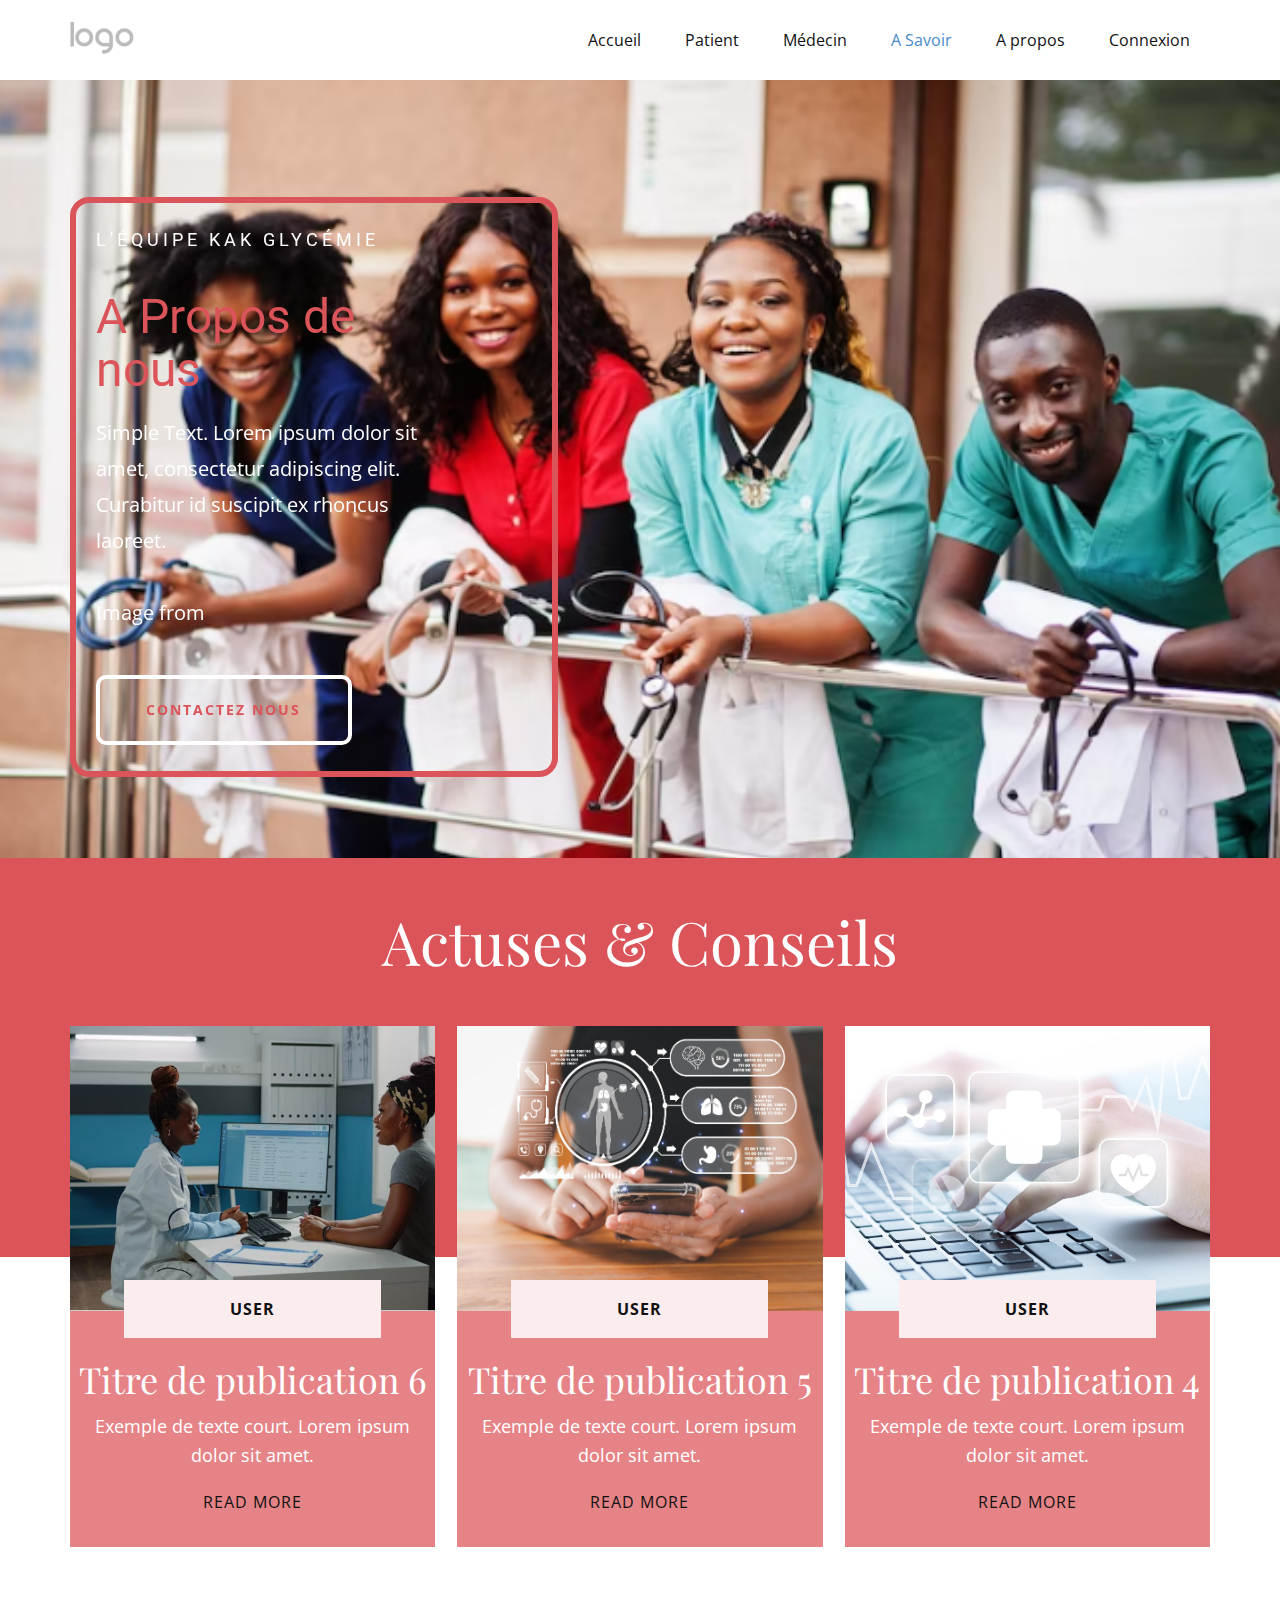
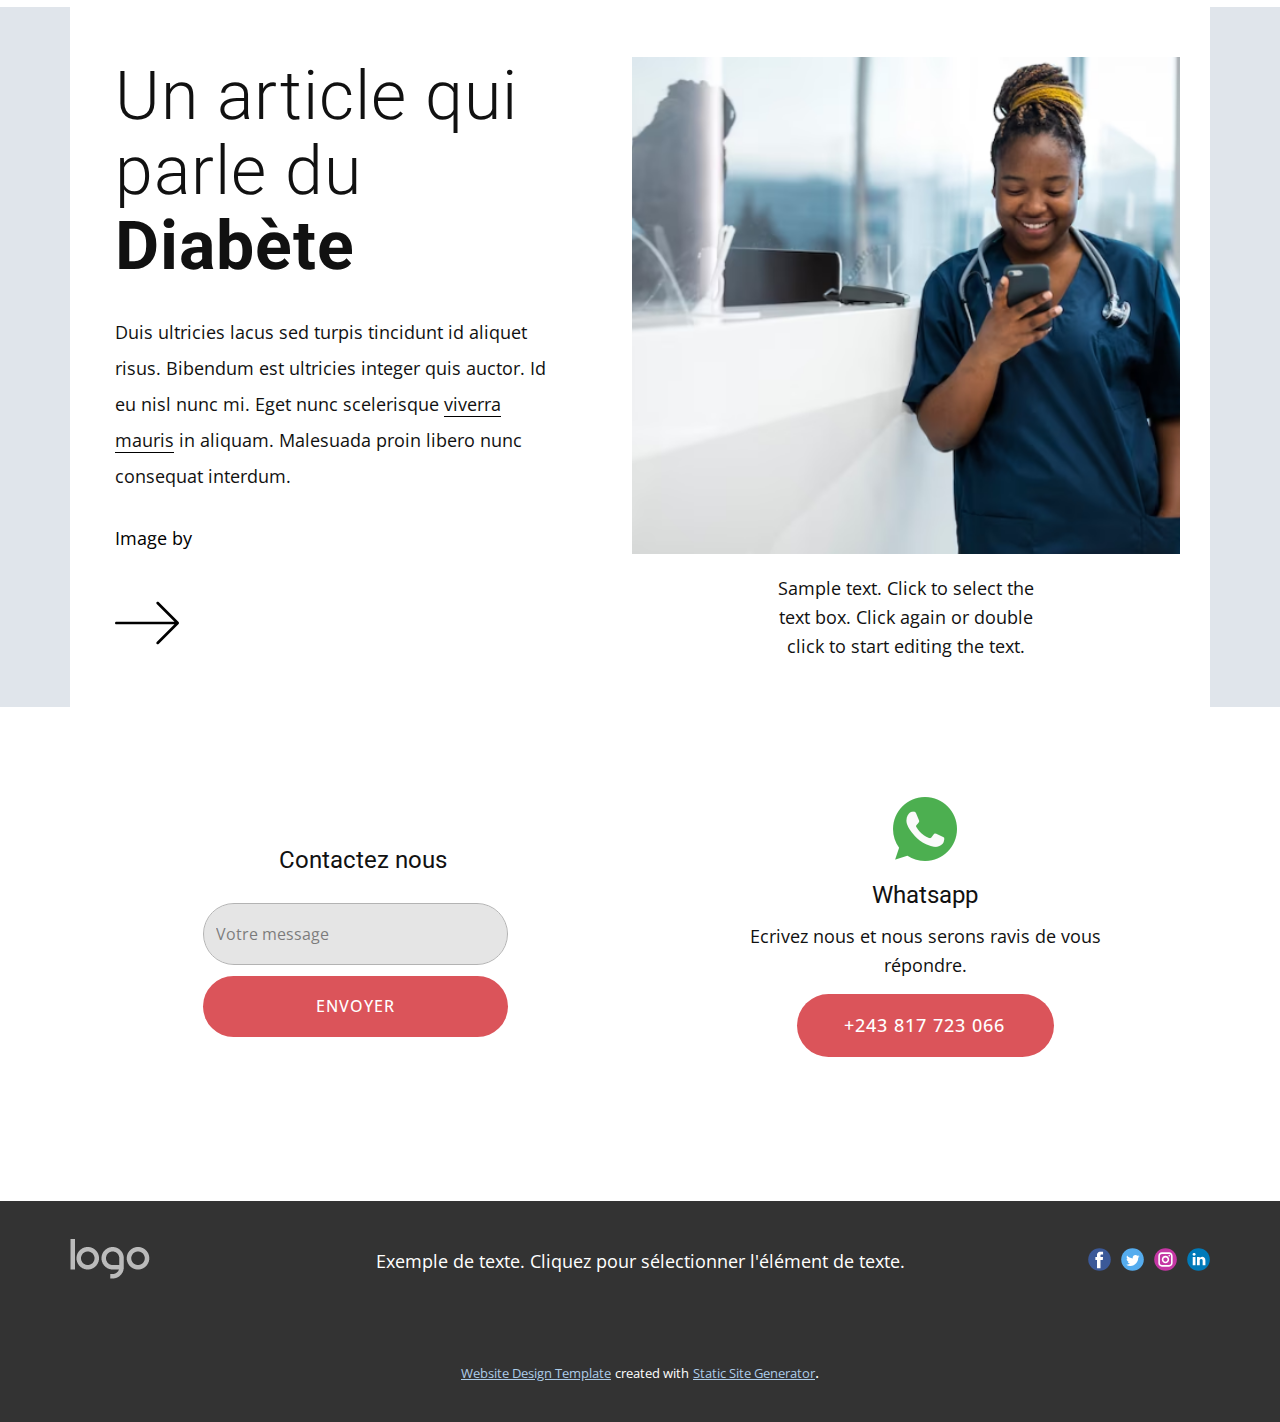
==== asavoir.html @ fdfb2a0a "first commit" ====
<!DOCTYPE html>
<html style="font-size: 16px;" lang="fr">

<head>
  <meta name="viewport" content="width=device-width, initial-scale=1.0">
  <meta charset="utf-8">
  <meta name="keywords" content="A Propos de nous">
  <meta name="description" content="">
  <title>asavoir</title>
  <link rel="stylesheet" href="nicepage.css" media="screen">
  <link rel="stylesheet" href="asavoir.css" media="screen">
  <script class="u-script" type="text/javascript" src="jquery.js" defer=""></script>
  <script class="u-script" type="text/javascript" src="nicepage.js" defer=""></script>
  <meta name="generator" content="Nicepage 5.13.1, nicepage.com">
  <meta name="referrer" content="origin">
  <link id="u-theme-google-font" rel="stylesheet"
    href="https://fonts.googleapis.com/css?family=Roboto:100,100i,300,300i,400,400i,500,500i,700,700i,900,900i|Open+Sans:300,300i,400,400i,500,500i,600,600i,700,700i,800,800i">
  <link id="u-page-google-font" rel="stylesheet"
    href="https://fonts.googleapis.com/css?family=Playfair+Display:400,400i,500,500i,600,600i,700,700i,800,800i,900,900i">





  <script type="application/ld+json">{
		"@context": "http://schema.org",
		"@type": "Organization",
		"name": "",
		"logo": "images/default-logo.png",
		"sameAs": []
}</script>
  <meta name="theme-color" content="#478ac9">
  <meta property="og:title" content="asavoir">
  <meta property="og:type" content="website">
  <meta data-intl-tel-input-cdn-path="intlTelInput/">
</head>

<body class="u-body u-xl-mode" data-lang="fr">
  <header class="u-clearfix u-header u-header" id="sec-407e">
    <div class="u-clearfix u-sheet u-valign-middle u-sheet-1">
      <a href="https://nicepage.com" class="u-image u-logo u-image-1" data-image-width="80" data-image-height="40">
        <img src="images/default-logo.png" class="u-logo-image u-logo-image-1">
      </a>
      <nav class="u-menu u-menu-dropdown u-offcanvas u-menu-1">
        <div class="menu-collapse" style="font-size: 1rem; letter-spacing: 0px;">
          <a class="u-button-style u-custom-left-right-menu-spacing u-custom-padding-bottom u-custom-top-bottom-menu-spacing u-nav-link u-text-active-palette-1-base u-text-hover-palette-2-base"
            href="#">
            <svg class="u-svg-link" viewBox="0 0 24 24">
              <use xmlns:xlink="http://www.w3.org/1999/xlink" xlink:href="#menu-hamburger"></use>
            </svg>
            <svg class="u-svg-content" version="1.1" id="menu-hamburger" viewBox="0 0 16 16" x="0px" y="0px"
              xmlns:xlink="http://www.w3.org/1999/xlink" xmlns="http://www.w3.org/2000/svg">
              <g>
                <rect y="1" width="16" height="2"></rect>
                <rect y="7" width="16" height="2"></rect>
                <rect y="13" width="16" height="2"></rect>
              </g>
            </svg>
          </a>
        </div>
        <div class="u-custom-menu u-nav-container">
          <ul class="u-nav u-unstyled u-nav-1">
            <li class="u-nav-item"><a
              class="u-button-style u-nav-link u-text-active-palette-1-base u-text-hover-palette-2-base" href="index.html"
              style="padding: 10px 20px;">Accueil</a>
          </li>
          <li class="u-nav-item"><a
            class="u-button-style u-nav-link u-text-active-palette-1-base u-text-hover-palette-2-base" href="patient.html"
            style="padding: 10px 20px;">Patient</a>
        </li>
        <li class="u-nav-item"><a
          class="u-button-style u-nav-link u-text-active-palette-1-base u-text-hover-palette-2-base" href="medecin.html"
          style="padding: 10px 20px;">Médecin</a>
        </li>
        <li class="u-nav-item"><a
          class="u-button-style u-nav-link u-text-active-palette-1-base u-text-hover-palette-2-base" href="asavoir.html"
          style="padding: 10px 20px;">A Savoir</a>
        </li>
        <li class="u-nav-item"><a
          class="u-button-style u-nav-link u-text-active-palette-1-base u-text-hover-palette-2-base" href="À-propos-de.html"
          style="padding: 10px 20px;">A propos</a>
        </li>
        <li class="u-nav-item"><a
          class="u-button-style u-nav-link u-text-active-palette-1-base u-text-hover-palette-2-base" href="#"
          style="padding: 10px 20px;">Connexion</a>
        </li>
          </ul>
        </div>
        <div class="u-custom-menu u-nav-container-collapse">
          <div class="u-black u-container-style u-inner-container-layout u-opacity u-opacity-95 u-sidenav">
            <div class="u-inner-container-layout u-sidenav-overflow">
              <div class="u-menu-close"></div>
              <ul class="u-align-center u-nav u-popupmenu-items u-unstyled u-nav-2">
                <li class="u-nav-item"><a class="u-button-style u-nav-link" href="#">Accueil</a>
                </li>
                <li class="u-nav-item"><a class="u-button-style u-nav-link" href="À-propos-de.html">À propos de</a>
                </li>
                <li class="u-nav-item"><a class="u-button-style u-nav-link" href="#">asavoir</a>
                </li>
                <li class="u-nav-item"><a class="u-button-style u-nav-link" href="#">connexion</a>
                </li>
                <li class="u-nav-item"><a class="u-button-style u-nav-link" href="#">Home</a>
                </li>
                <li class="u-nav-item"><a class="u-button-style u-nav-link" href="asavoir.html">asavoir</a>
                </li>
              </ul>
            </div>
          </div>
          <div class="u-black u-menu-overlay u-opacity u-opacity-70"></div>
        </div>
      </nav>
    </div>
  </header>
  <section class="u-align-center u-clearfix u-image u-section-1" id="carousel_70a1" src="" data-animation-name=""
    data-animation-duration="0" data-animation-delay="0" data-animation-direction="" data-image-width="648"
    data-image-height="431">
    <div class="u-border-6 u-border-palette-2-base u-container-style u-group u-radius-19 u-shape-round u-group-1">
      <div class="u-container-layout u-valign-middle u-container-layout-1">
        <h6 class="u-align-left u-text u-text-default u-text-white u-text-1" data-animation-name="customAnimationIn"
          data-animation-duration="1750" data-animation-delay="500">L'équipe kak glycémie</h6>
        <h1 class="u-align-left u-text u-text-palette-2-base u-text-2" data-animation-name="customAnimationIn"
          data-animation-duration="1750" data-animation-delay="500">A Propos de nous</h1>
        <p class="u-align-left u-large-text u-text u-text-body-alt-color u-text-variant u-text-3"
          data-animation-name="customAnimationIn" data-animation-duration="1500" data-animation-delay="500">Simple Text.
          Lorem ipsum dolor sit amet, consectetur adipiscing elit. Curabitur id suscipit ex rhoncus laoreet.<br>
          <br>Image from
        </p>
        <a href="https://nicepage.com/c/product-list-website-templates"
          class="u-active-palette-2-base u-align-left u-border-4 u-border-active-palette-2-base u-border-hover-palette-2-light-3 u-border-white u-btn u-btn-round u-button-style u-hover-palette-2-base u-none u-radius-10 u-text-active-white u-text-hover-white u-text-palette-2-base u-btn-1"
          data-animation-name="customAnimationIn" data-animation-duration="1500" data-animation-delay="500">contactez
          nous</a>
      </div>
    </div>
  </section>
  <section class="u-align-center u-clearfix u-white u-section-2" id="carousel_3a17">
    <div
      class="u-align-center-lg u-align-center-md u-align-center-sm u-align-center-xl u-container-style u-expanded-width u-group u-palette-2-base u-group-1">
      <div
        class="u-container-layout u-valign-top-lg u-valign-top-md u-valign-top-sm u-valign-top-xl u-container-layout-1">
        <h1 class="u-align-center-xs u-custom-font u-font-playfair-display u-text u-text-1">Actuses &amp; Conseils</h1>
      </div>
    </div>
    <!--blog--><!--blog_options_json--><!--{"type":"Recent","source":"","tags":"","count":""}--><!--/blog_options_json-->
    <div class="u-blog u-blog-1">
      <div class="u-repeater u-repeater-1"><!--blog_post-->
        <div class="u-align-center u-blog-post u-palette-2-light-1 u-repeater-item u-repeater-item-1">
          <div class="u-container-layout u-similar-container u-valign-top u-container-layout-2">
            <a class="u-post-header-link" href="blog/publication-5.html"><!--blog_post_image-->
              <img alt="" class="u-blog-control u-expanded-width u-image u-image-default u-image-1"
                src="images/img_med_pat.png" data-image-width="691" data-image-height="433"><!--/blog_post_image-->
            </a>
            <div class="u-align-center u-container-style u-group u-palette-2-light-3 u-group-2">
              <div class="u-container-layout u-valign-middle u-container-layout-3"><!--blog_post_metadata-->
                <div class="u-blog-control u-metadata u-metadata-1"><!--blog_post_metadata_author-->
                  <span
                    class="u-meta-author u-meta-icon"><!--blog_post_metadata_author_content-->User<!--/blog_post_metadata_author_content--></span><!--/blog_post_metadata_author-->
                </div><!--/blog_post_metadata-->
              </div>
            </div><!--blog_post_header-->
            <h3 class="u-blog-control u-custom-font u-font-playfair-display u-text u-text-2">
              <a class="u-post-header-link" href="blog/publication-5.html">Titre de publication 6</a>
            </h3><!--/blog_post_header--><!--blog_post_content-->
            <div class="u-blog-control u-post-content u-text u-text-3 fr-view">Exemple de texte court. Lorem ipsum dolor
              sit amet.</div><!--/blog_post_content--><!--blog_post_readmore-->
            <a href="blog/publication-5.html"
              class="u-blog-control u-border-active-none u-border-hover-none u-btn u-btn-rectangle u-button-style u-none u-text-body-color u-btn-1"><!--blog_post_readmore_content--><!--options_json--><!--{"content":"Read More","defaultValue":"Lire la suite"}--><!--/options_json-->Read
              More<!--/blog_post_readmore_content--></a><!--/blog_post_readmore-->
          </div>
        </div>
        <div class="u-align-center u-blog-post u-palette-2-light-1 u-repeater-item u-video-cover u-repeater-item-2">
          <div class="u-container-layout u-similar-container u-valign-top u-container-layout-4">
            <a class="u-post-header-link" href="blog/publication-4.html"><!--blog_post_image-->
              <img alt="" class="u-blog-control u-expanded-width u-image u-image-default u-image-2"
                src="images/bg_patient_C.jpg" data-image-width="6048" data-image-height="4024"><!--/blog_post_image-->
            </a>
            <div class="u-align-center u-container-style u-group u-palette-2-light-3 u-video-cover u-group-3">
              <div class="u-container-layout u-valign-middle u-container-layout-5"><!--blog_post_metadata-->
                <div class="u-blog-control u-metadata u-metadata-2"><!--blog_post_metadata_author-->
                  <span
                    class="u-meta-author u-meta-icon"><!--blog_post_metadata_author_content-->User<!--/blog_post_metadata_author_content--></span><!--/blog_post_metadata_author-->
                </div><!--/blog_post_metadata-->
              </div>
            </div><!--blog_post_header-->
            <h3 class="u-blog-control u-custom-font u-font-playfair-display u-text u-text-default u-text-4">
              <a class="u-post-header-link" href="blog/publication-4.html">Titre de publication 5</a>
            </h3><!--/blog_post_header--><!--blog_post_content-->
            <div class="u-blog-control u-post-content u-text u-text-5 fr-view">Exemple de texte court. Lorem ipsum dolor
              sit amet.</div><!--/blog_post_content--><!--blog_post_readmore-->
            <a href="blog/publication-4.html"
              class="u-blog-control u-border-active-none u-border-hover-none u-btn u-btn-rectangle u-button-style u-none u-text-body-color u-btn-2"><!--blog_post_readmore_content--><!--options_json--><!--{"content":"Read More","defaultValue":"Lire la suite"}--><!--/options_json-->Read
              More<!--/blog_post_readmore_content--></a><!--/blog_post_readmore-->
          </div>
        </div>
        <div class="u-align-center u-blog-post u-palette-2-light-1 u-repeater-item u-video-cover u-repeater-item-3">
          <div class="u-container-layout u-similar-container u-valign-top u-container-layout-6">
            <a class="u-post-header-link" href="blog/publication-3.html"><!--blog_post_image-->
              <img alt="" class="u-blog-control u-expanded-width u-image u-image-default u-image-3"
                src="images/2378359_medium2000.jpg" data-image-width="1500"
                data-image-height="1000"><!--/blog_post_image-->
            </a>
            <div class="u-align-center u-container-style u-group u-palette-2-light-3 u-video-cover u-group-4">
              <div class="u-container-layout u-valign-middle u-container-layout-7"><!--blog_post_metadata-->
                <div class="u-blog-control u-metadata u-metadata-3"><!--blog_post_metadata_author-->
                  <span
                    class="u-meta-author u-meta-icon"><!--blog_post_metadata_author_content-->User<!--/blog_post_metadata_author_content--></span><!--/blog_post_metadata_author-->
                </div><!--/blog_post_metadata-->
              </div>
            </div><!--blog_post_header-->
            <h3 class="u-blog-control u-custom-font u-font-playfair-display u-text u-text-default u-text-6">
              <a class="u-post-header-link" href="blog/publication-3.html">Titre de publication 4</a>
            </h3><!--/blog_post_header--><!--blog_post_content-->
            <div class="u-blog-control u-post-content u-text u-text-7 fr-view">Exemple de texte court. Lorem ipsum dolor
              sit amet.</div><!--/blog_post_content--><!--blog_post_readmore-->
            <a href="blog/publication-3.html"
              class="u-blog-control u-border-active-none u-border-hover-none u-btn u-btn-rectangle u-button-style u-none u-text-body-color u-btn-3"><!--blog_post_readmore_content--><!--options_json--><!--{"content":"Read More","defaultValue":"Lire la suite"}--><!--/options_json-->Read
              More<!--/blog_post_readmore_content--></a><!--/blog_post_readmore-->
          </div>
        </div><!--/blog_post--><!--blog_post-->
        <!--/blog_post--><!--blog_post-->
        <!--/blog_post-->
      </div>
    </div><!--/blog-->
  </section>
  <section class="u-clearfix u-palette-5-light-2 u-section-3" id="carousel_6169">
    <div class="u-clearfix u-sheet u-valign-middle u-sheet-1">
      <div class="u-clearfix u-expanded-width u-layout-wrap u-layout-wrap-1">
        <div class="u-layout">
          <div class="u-layout-row">
            <div class="u-container-style u-layout-cell u-left-cell u-size-28 u-white u-layout-cell-1">
              <div class="u-container-layout u-valign-middle u-container-layout-1">
                <h1 class="u-text u-text-1">Un article qui parle du <span style="font-weight: 700;">Diabète</span>
                  <br>
                </h1>
                <p class="u-text u-text-2">Duis ultricies lacus sed turpis tincidunt id aliquet risus. Bibendum est
                  ultricies integer quis auctor. Id eu nisl nunc mi. Eget nunc scelerisque <a
                    href="https://nicepage.com/html5-template"
                    class="u-active-none u-border-1 u-border-black u-border-no-left u-border-no-right u-border-no-top u-btn u-button-link u-button-style u-hover-none u-none u-text-body-color u-btn-1">viverra
                    mauris</a> in aliquam. Malesuada proin libero nunc consequat interdum.
                </p>
                <p class="u-text u-text-black u-text-3">Image by </p><span
                  class="u-icon u-icon-circle u-text-black u-icon-1"><svg class="u-svg-link"
                    preserveAspectRatio="xMidYMin slice" viewBox="0 0 512 512" style="">
                    <use xmlns:xlink="http://www.w3.org/1999/xlink" xlink:href="#svg-6507"></use>
                  </svg><svg class="u-svg-content" viewBox="0 0 512 512" x="0px" y="0px" id="svg-6507"
                    style="enable-background:new 0 0 512 512;">
                    <g>
                      <g>
                        <path
                          d="M508.875,248.458l-160-160c-4.167-4.167-10.917-4.167-15.083,0c-4.167,4.167-4.167,10.917,0,15.083l141.792,141.792    H10.667C4.771,245.333,0,250.104,0,256s4.771,10.667,10.667,10.667h464.917L333.792,408.458c-4.167,4.167-4.167,10.917,0,15.083    c2.083,2.083,4.813,3.125,7.542,3.125c2.729,0,5.458-1.042,7.542-3.125l160-160C513.042,259.375,513.042,252.625,508.875,248.458z    ">
                        </path>
                      </g>
                    </g>
                  </svg></span>
              </div>
            </div>
            <div class="u-align-center u-container-style u-layout-cell u-right-cell u-size-32 u-white u-layout-cell-2">
              <div class="u-container-layout u-container-layout-2">
                <img src="images/img_med.png" alt="" class="u-expanded-width u-image u-image-default u-image-1"
                  data-image-width="647" data-image-height="432">
                <p class="u-text u-text-4">Sample text. Click to select the text box. Click again or double click to
                  start editing the text.</p>
              </div>
            </div>
          </div>
        </div>
      </div>
    </div>
  </section>
  <section class="u-clearfix u-container-align-center u-section-4" id="carousel_23ab">
    <div class="u-clearfix u-sheet u-valign-middle u-sheet-1">
      <div class="u-clearfix u-expanded-width u-layout-wrap u-layout-wrap-1">
        <div class="u-layout">
          <div class="u-layout-row">
            <div class="u-container-style u-layout-cell u-size-30 u-layout-cell-1">
              <div class="u-container-layout u-container-layout-1">
                <h4 class="u-align-center u-text u-text-1"> Contactez nous</h4>
                <div class="u-form u-form-1">
                  <form action="https://forms.nicepagesrv.com/v2/form/process"
                    class="u-clearfix u-form-spacing-10 u-form-vertical u-inner-form" source="email" name="form"
                    style="padding: 0px;">
                    <div class="u-form-email u-form-group u-label-none">
                      <label for="email-5b2e" class="u-label">Email</label>
                      <input type="email" placeholder="Votre message" id="email-5b2e" name="email"
                        class="u-grey-10 u-input u-input-rectangle u-radius-50 u-input-1" required="">
                    </div>
                    <div class="u-align-left u-form-group u-form-submit u-label-none">
                      <a href="#"
                        class="u-border-none u-btn u-btn-round u-btn-submit u-button-style u-hover-palette-2-light-1 u-palette-2-base u-radius-50 u-text-active-palette-2-base u-text-hover-palette-2-dark-3 u-btn-1">envoyer</a>
                      <input type="submit" value="submit" class="u-form-control-hidden">
                    </div>
                    <div class="u-form-send-message u-form-send-success"> Thank you! Your message has been sent. </div>
                    <div class="u-form-send-error u-form-send-message"> Unable to send your message. Please fix errors
                      then try again. </div>
                    <input type="hidden" value="" name="recaptchaResponse">
                    <input type="hidden" name="formServices" value="a68dc715e4a351bc0d5cb9fc75f321c5">
                  </form>
                </div>
              </div>
            </div>
            <div class="u-container-style u-layout-cell u-size-30 u-layout-cell-2" data-animation-name=""
              data-animation-duration="0" data-animation-delay="0" data-animation-direction="">
              <div class="u-container-layout u-container-layout-2"><span
                  class="u-align-center u-file-icon u-icon u-icon-1"><img src="images/733585-42.png" alt=""></span>
                <h4 class="u-align-center u-text u-text-2"> Whatsapp</h4>
                <p class="u-align-center u-text u-text-default u-text-3"> Ecrivez nous et nous serons ravis de vous
                  répondre.</p>
                <a href="tel:+12-345-678-89089"
                  class="u-align-center u-border-active-palette-2-light-2 u-border-hover-palette-2-light-2 u-border-none u-btn u-btn-round u-button-style u-color-scheme-summer-time u-color-style-multicolor-1 u-custom u-hover-palette-2-light-2 u-palette-2-base u-radius-50 u-text-active-palette-2-base u-text-hover-palette-2-dark-3 u-btn-2"
                  data-animation-name="" data-animation-duration="0" data-animation-delay="0"
                  data-animation-direction="">+243 817 723 066</a>
              </div>
            </div>
          </div>
        </div>
      </div>
    </div>
  </section>


  <footer class="u-align-center-md u-align-center-sm u-align-center-xs u-clearfix u-footer u-grey-80" id="sec-4232">
    <div class="u-clearfix u-sheet u-valign-middle u-sheet-1">
      <a href="https://nicepage.com" class="u-image u-logo u-image-1">
        <img src="images/default-logo.png" class="u-logo-image u-logo-image-1">
      </a>
      <div class="u-align-left u-social-icons u-spacing-10 u-social-icons-1">
        <a class="u-social-url" title="facebook" target="_blank" href=""><span
            class="u-icon u-social-facebook u-social-icon u-icon-1"><svg class="u-svg-link"
              preserveAspectRatio="xMidYMin slice" viewBox="0 0 112 112" style="">
              <use xmlns:xlink="http://www.w3.org/1999/xlink" xlink:href="#svg-e5c0"></use>
            </svg><svg class="u-svg-content" viewBox="0 0 112 112" x="0" y="0" id="svg-e5c0">
              <circle fill="currentColor" cx="56.1" cy="56.1" r="55"></circle>
              <path fill="#FFFFFF" d="M73.5,31.6h-9.1c-1.4,0-3.6,0.8-3.6,3.9v8.5h12.6L72,58.3H60.8v40.8H43.9V58.3h-8V43.9h8v-9.2
      c0-6.7,3.1-17,17-17h12.5v13.9H73.5z"></path>
            </svg></span>
        </a>
        <a class="u-social-url" title="twitter" target="_blank" href=""><span
            class="u-icon u-social-icon u-social-twitter u-icon-2"><svg class="u-svg-link"
              preserveAspectRatio="xMidYMin slice" viewBox="0 0 112 112" style="">
              <use xmlns:xlink="http://www.w3.org/1999/xlink" xlink:href="#svg-2472"></use>
            </svg><svg class="u-svg-content" viewBox="0 0 112 112" x="0" y="0" id="svg-2472">
              <circle fill="currentColor" class="st0" cx="56.1" cy="56.1" r="55"></circle>
              <path fill="#FFFFFF" d="M83.8,47.3c0,0.6,0,1.2,0,1.7c0,17.7-13.5,38.2-38.2,38.2C38,87.2,31,85,25,81.2c1,0.1,2.1,0.2,3.2,0.2
      c6.3,0,12.1-2.1,16.7-5.7c-5.9-0.1-10.8-4-12.5-9.3c0.8,0.2,1.7,0.2,2.5,0.2c1.2,0,2.4-0.2,3.5-0.5c-6.1-1.2-10.8-6.7-10.8-13.1
      c0-0.1,0-0.1,0-0.2c1.8,1,3.9,1.6,6.1,1.7c-3.6-2.4-6-6.5-6-11.2c0-2.5,0.7-4.8,1.8-6.7c6.6,8.1,16.5,13.5,27.6,14
      c-0.2-1-0.3-2-0.3-3.1c0-7.4,6-13.4,13.4-13.4c3.9,0,7.3,1.6,9.8,4.2c3.1-0.6,5.9-1.7,8.5-3.3c-1,3.1-3.1,5.8-5.9,7.4
      c2.7-0.3,5.3-1,7.7-2.1C88.7,43,86.4,45.4,83.8,47.3z"></path>
            </svg></span>
        </a>
        <a class="u-social-url" title="instagram" target="_blank" href=""><span
            class="u-icon u-social-icon u-social-instagram u-icon-3"><svg class="u-svg-link"
              preserveAspectRatio="xMidYMin slice" viewBox="0 0 112 112" style="">
              <use xmlns:xlink="http://www.w3.org/1999/xlink" xlink:href="#svg-3131"></use>
            </svg><svg class="u-svg-content" viewBox="0 0 112 112" x="0" y="0" id="svg-3131">
              <circle fill="currentColor" cx="56.1" cy="56.1" r="55"></circle>
              <path fill="#FFFFFF"
                d="M55.9,38.2c-9.9,0-17.9,8-17.9,17.9C38,66,46,74,55.9,74c9.9,0,17.9-8,17.9-17.9C73.8,46.2,65.8,38.2,55.9,38.2
      z M55.9,66.4c-5.7,0-10.3-4.6-10.3-10.3c-0.1-5.7,4.6-10.3,10.3-10.3c5.7,0,10.3,4.6,10.3,10.3C66.2,61.8,61.6,66.4,55.9,66.4z"></path>
              <path fill="#FFFFFF"
                d="M74.3,33.5c-2.3,0-4.2,1.9-4.2,4.2s1.9,4.2,4.2,4.2s4.2-1.9,4.2-4.2S76.6,33.5,74.3,33.5z"></path>
              <path fill="#FFFFFF" d="M73.1,21.3H38.6c-9.7,0-17.5,7.9-17.5,17.5v34.5c0,9.7,7.9,17.6,17.5,17.6h34.5c9.7,0,17.5-7.9,17.5-17.5V38.8
      C90.6,29.1,82.7,21.3,73.1,21.3z M83,73.3c0,5.5-4.5,9.9-9.9,9.9H38.6c-5.5,0-9.9-4.5-9.9-9.9V38.8c0-5.5,4.5-9.9,9.9-9.9h34.5
      c5.5,0,9.9,4.5,9.9,9.9V73.3z"></path>
            </svg></span>
        </a>
        <a class="u-social-url" title="linkedin" target="_blank" href=""><span
            class="u-icon u-social-icon u-social-linkedin u-icon-4"><svg class="u-svg-link"
              preserveAspectRatio="xMidYMin slice" viewBox="0 0 112 112" style="">
              <use xmlns:xlink="http://www.w3.org/1999/xlink" xlink:href="#svg-44e0"></use>
            </svg><svg class="u-svg-content" viewBox="0 0 112 112" x="0" y="0" id="svg-44e0">
              <circle fill="currentColor" cx="56.1" cy="56.1" r="55"></circle>
              <path fill="#FFFFFF" d="M41.3,83.7H27.9V43.4h13.4V83.7z M34.6,37.9L34.6,37.9c-4.6,0-7.5-3.1-7.5-7c0-4,3-7,7.6-7s7.4,3,7.5,7
      C42.2,34.8,39.2,37.9,34.6,37.9z M89.6,83.7H76.2V62.2c0-5.4-1.9-9.1-6.8-9.1c-3.7,0-5.9,2.5-6.9,4.9c-0.4,0.9-0.4,2.1-0.4,3.3v22.5
      H48.7c0,0,0.2-36.5,0-40.3h13.4v5.7c1.8-2.7,5-6.7,12.1-6.7c8.8,0,15.4,5.8,15.4,18.1V83.7z"></path>
            </svg></span>
        </a>
      </div>
      <p class="u-align-center-lg u-align-center-md u-align-center-xl u-text u-text-1">Exemple de texte. Cliquez pour
        sélectionner l'élément de texte.</p>
    </div>
  </footer>
  <section class="u-backlink u-clearfix u-grey-80">
    <a class="u-link" href="https://nicepage.com/website-design" target="_blank">
      <span>Website Design Template</span>
    </a>
    <p class="u-text">
      <span>created with</span>
    </p>
    <a class="u-link" href="https://nicepage.com/static-site-generator" target="_blank">
      <span>Static Site Generator</span>
    </a>.
  </section>

</body>

</html>
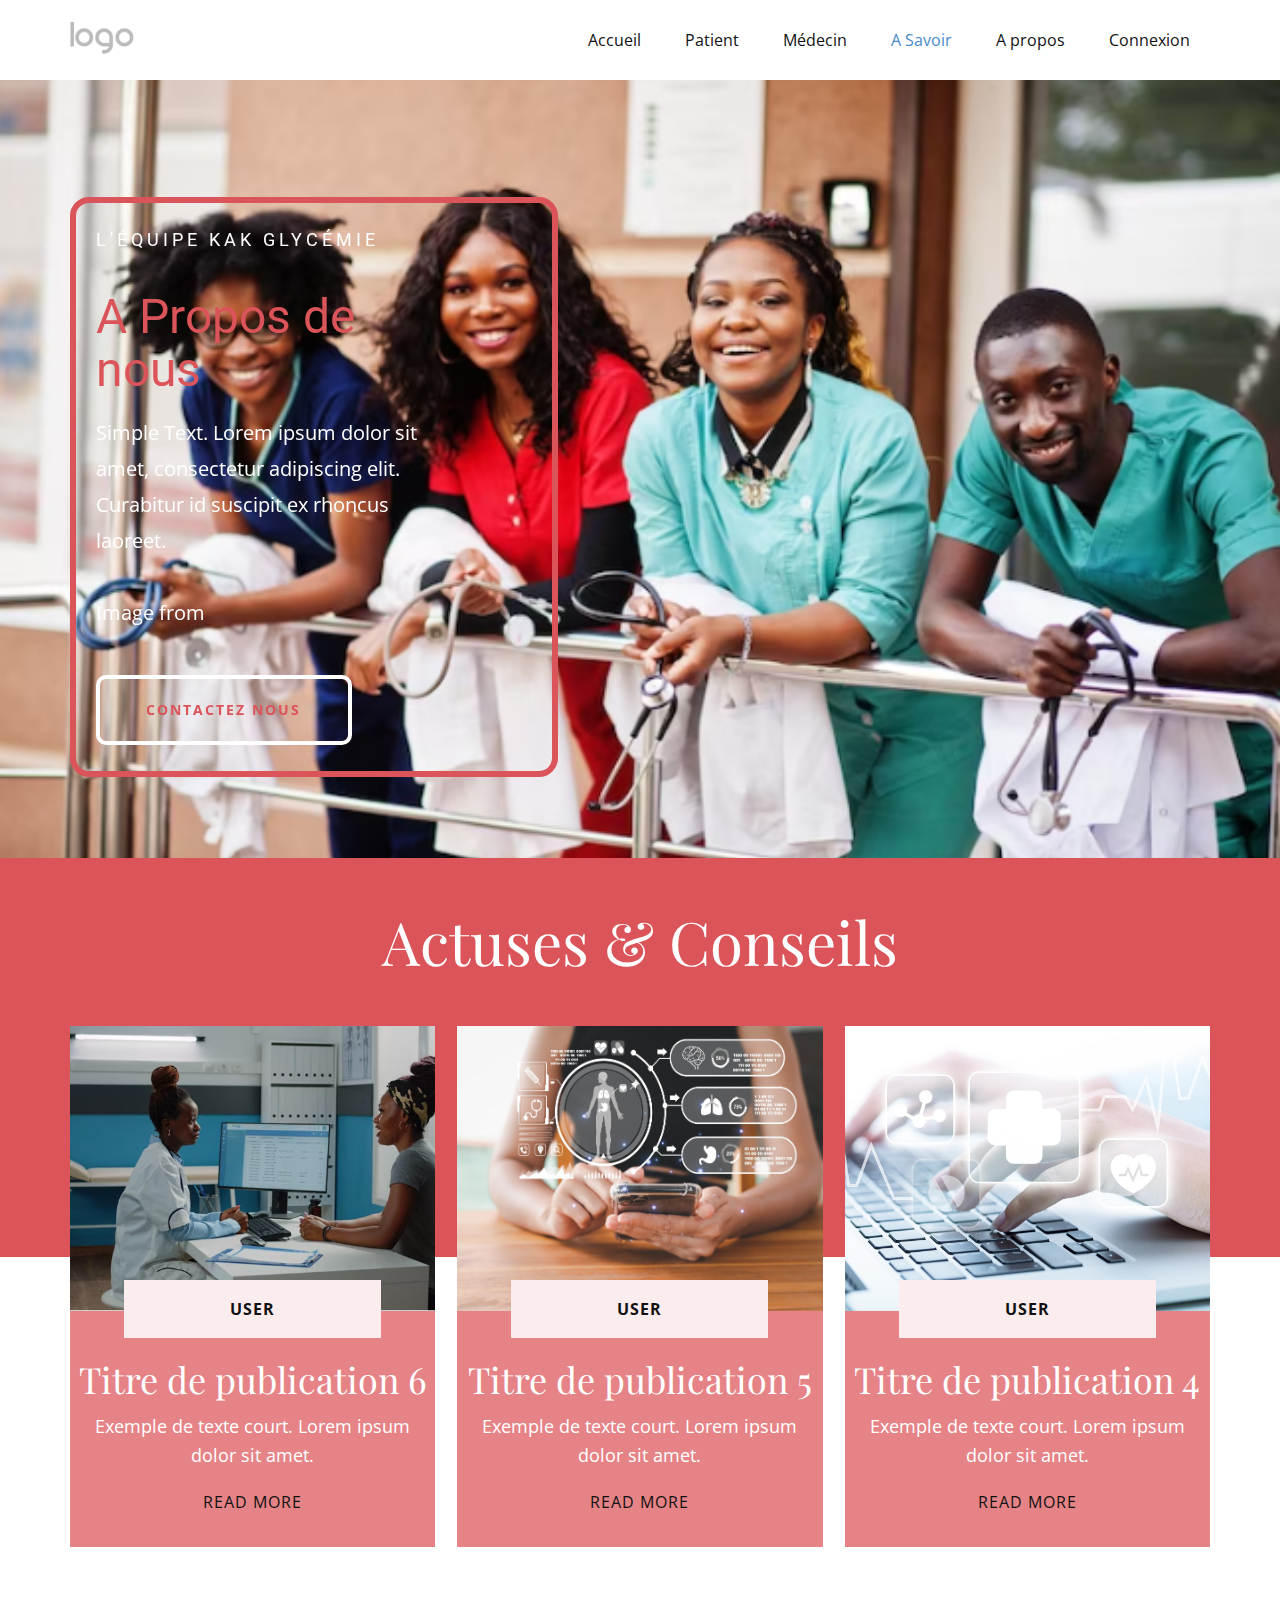
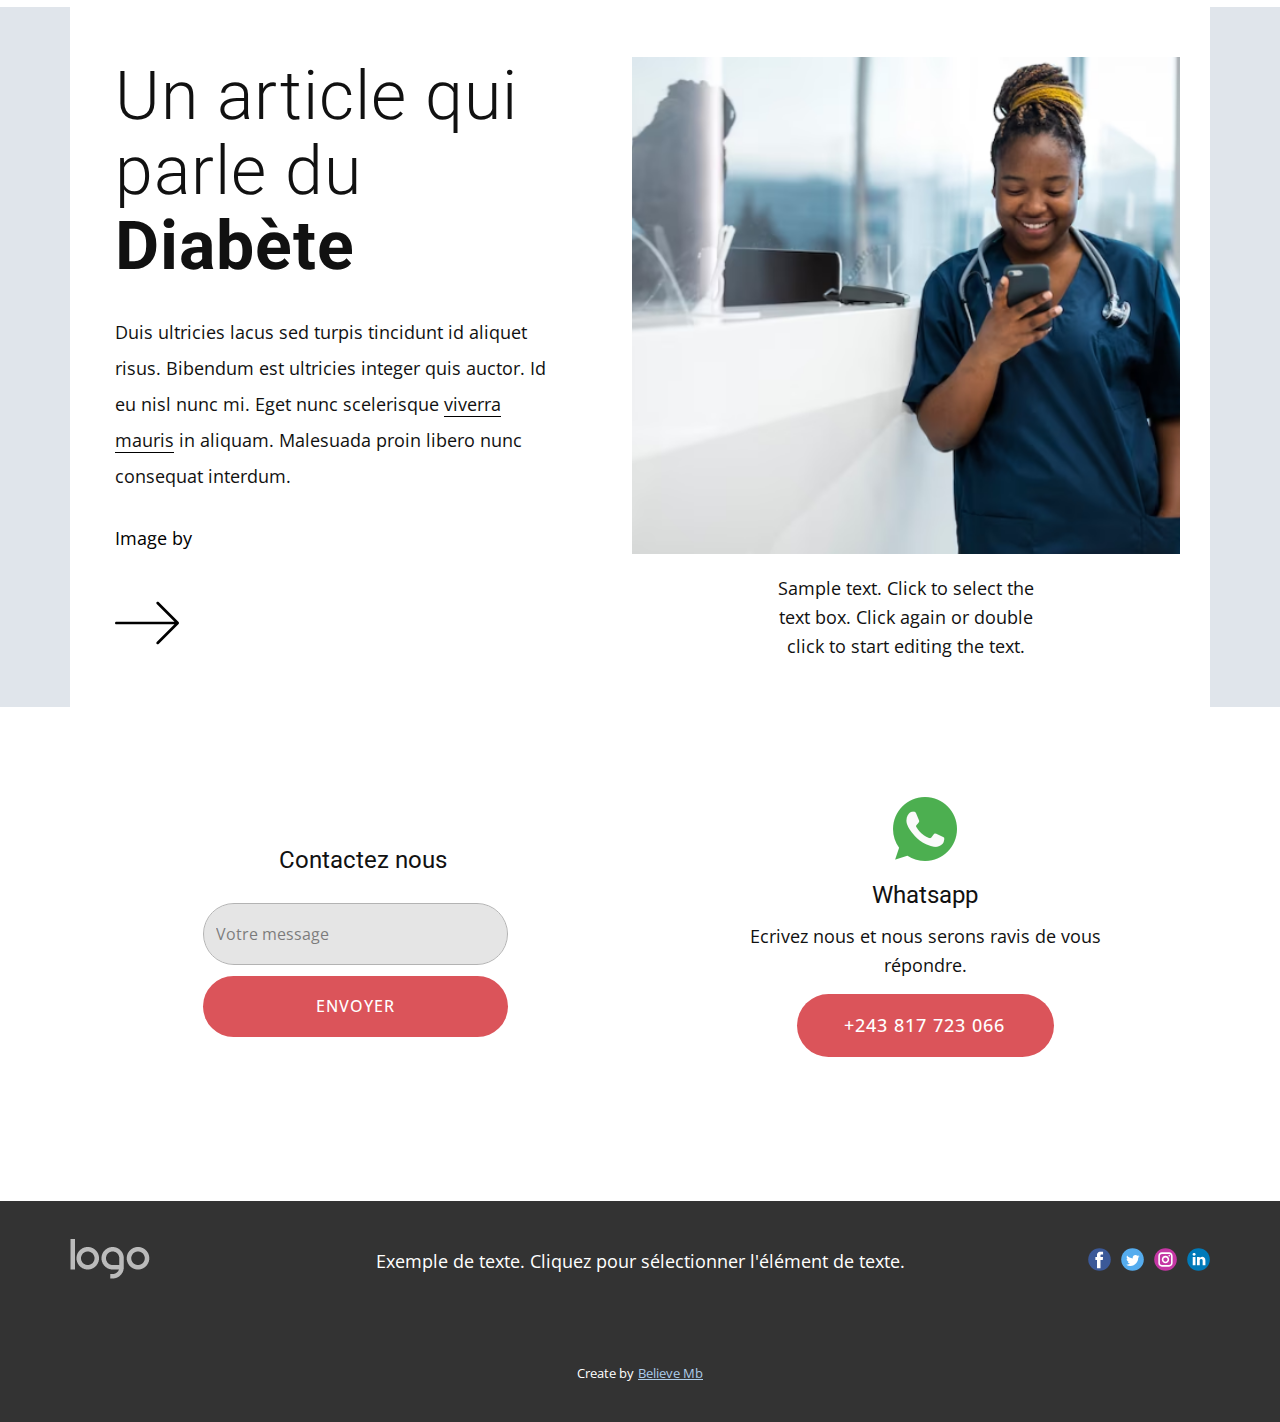
==== commit 21977433: "update footer" ====
--- a/asavoir.html
+++ b/asavoir.html
@@ -379,15 +379,14 @@
     </div>
   </footer>
   <section class="u-backlink u-clearfix u-grey-80">
-    <a class="u-link" href="https://nicepage.com/website-design" target="_blank">
-      <span>Website Design Template</span>
+    <p class="u-text">
+      <span>Create by</span>
+    </p>
+    <a class="u-link" href="#" target="_blank">
+      <span>Believe Mb </span>
     </a>
-    <p class="u-text">
-      <span>created with</span>
-    </p>
-    <a class="u-link" href="https://nicepage.com/static-site-generator" target="_blank">
-      <span>Static Site Generator</span>
-    </a>.
+    
+    
   </section>
 
 </body>
